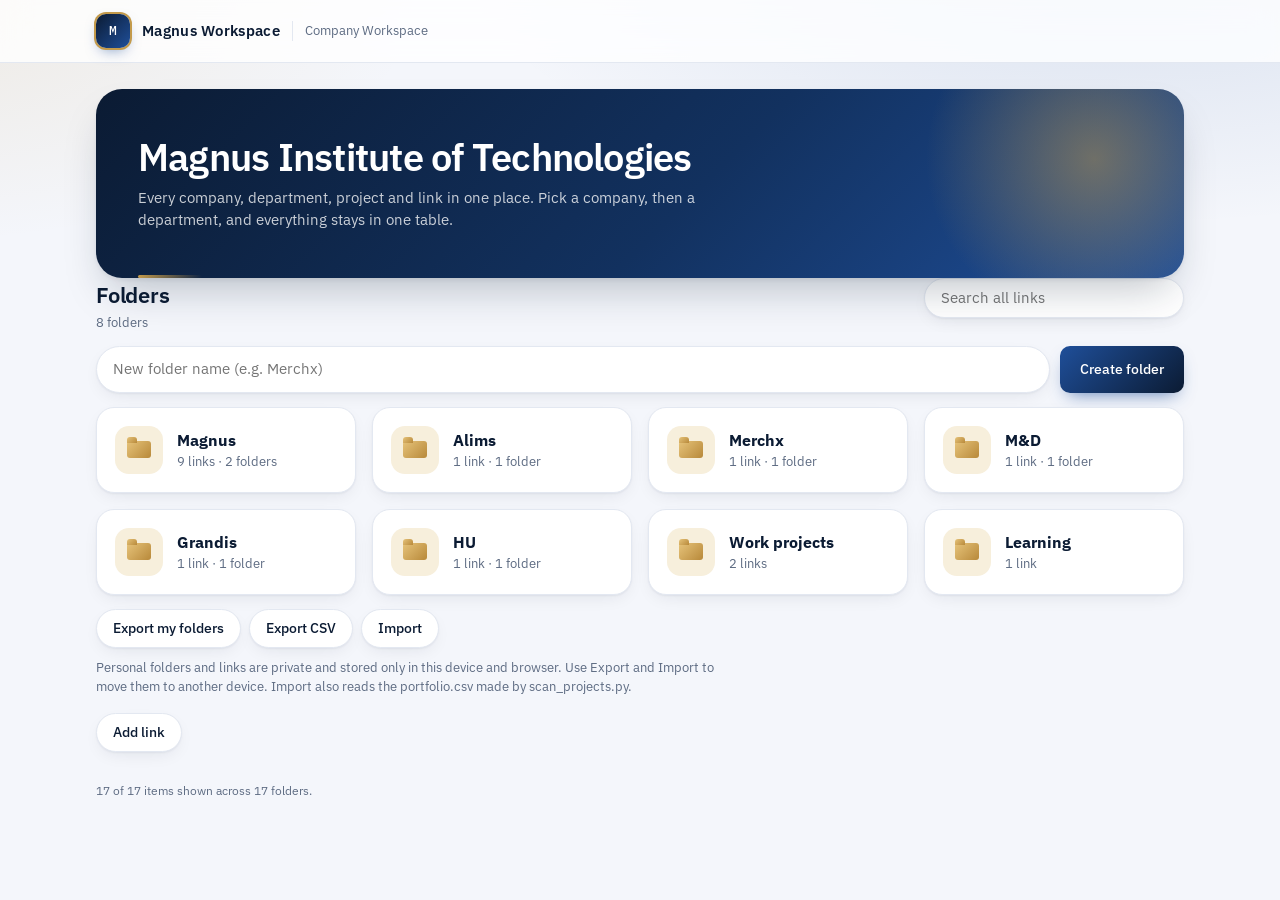
==== index.html @ 82e98b2b "Magnus Workspace first version" ====
<!doctype html><html><head><meta name="viewport" content="width=device-width, initial-scale=1, viewport-fit=cover"><meta charset=utf8><meta name=viewport content="width=device-width,initial-scale=1,viewport-fit=cover"><style>:root{color-scheme:light;box-sizing:border-box;padding-top:env(safe-area-inset-top,0px);padding-bottom:env(safe-area-inset-bottom,0px)}html{scroll-padding-top:env(safe-area-inset-top,0px)}body{margin:0;padding:0;font:14px -apple-system,BlinkMacSystemFont,sans-serif;background:#fff;color:#000}img{max-width:100%}[hidden]:not([hidden=until-found i]){display:none!important}</style></head><body>
<title>Magnus Workspace</title>
<meta name="claude:viewport-fit-sides" content="cover">
<link rel="preconnect" href="https://fonts.googleapis.com">
<link rel="preconnect" href="https://fonts.gstatic.com" crossorigin>
<link rel="stylesheet" href="https://fonts.googleapis.com/css2?family=IBM+Plex+Mono:wght@400;500&family=IBM+Plex+Sans:wght@400;500;600&display=swap">
<link rel="stylesheet" href="styles.css">

<header class="top">
  <div class="wrap">
    <div class="mark" aria-hidden="true">M</div>
    <span class="brand">Magnus Workspace</span>
    <span class="tag">Company Workspace</span>
  </div>
</header>

<main class="wrap">
  <section class="hero">
    <h1>Magnus Institute of Technologies</h1>
    <p>Every company, department, project and link in one place. Pick a company, then a department, and everything stays in one table.</p>
  </section>

  <section aria-labelledby="folders-h">
    <div class="sec-head top-head">
      <div>
        <h2 id="folders-h">Folders</h2>
        <div class="fcount" id="folderCount"></div>
      </div>
      <input class="search" id="search" type="search" placeholder="Search all links" aria-label="Search all links" autocomplete="off">
    </div>
    <div id="storageWarn"></div>
    <nav class="crumbs" id="crumbs" aria-label="Folder path" hidden></nav>
    <form class="newfolder" id="newFolderForm" novalidate>
      <input id="newFolderName" type="text" maxlength="60" placeholder="New folder name (e.g. Merchx)" aria-label="New folder name" autocomplete="off">
      <button class="btn primary" type="submit" id="newFolderBtn">Create folder</button>
    </form>
    <div class="cards" id="cards"></div>
    <div id="panel"></div>
    <div class="row xfer">
      <button class="btn" type="button" data-act="export-json" id="btnExport">Export my folders</button>
      <button class="btn" type="button" data-act="export-csv" id="btnExportCsv">Export CSV</button>
      <button class="btn" type="button" data-act="import" id="btnImport">Import</button>
      <input type="file" id="importFile" accept=".json,.csv,application/json,text/csv" hidden>
    </div>
    <p class="note">Personal folders and links are private and stored only in this device and browser. Use Export and Import to move them to another device. Import also reads the portfolio.csv made by scan_projects.py.</p>
  </section>

  <section aria-labelledby="proj-h" id="projSec">
    <div class="sec-head">
      <h2 id="proj-h">Links and projects</h2>
      <div class="row" id="folderTools"></div>
    </div>
    <div id="exampleNote"></div>
    <div class="tools">
      <div class="row">
        <button class="btn" type="button" data-act="new-link" id="btnNewLink">Add link</button>
        <button class="btn primary" type="button" data-act="new-project" id="btnNewProject">Add project</button>
      </div>
    </div>
    <div id="linkbox"></div>
    <div class="tablebox" id="tablebox"></div>
  </section>

  <p class="foot" id="foot"></p>
</main>
<div id="toast-slot"></div>

<script src="links.js"></script>
<script src="app.js"></script>

</body></html>
---- styles.css ----
/* Layout: one header band, a short hero, a folder strip, then a single table that follows the selected folder. */
:root {
  --bg: #f2f5f9;
  --surface: #ffffff;
  --ink: #132033;
  --muted: #55667a;
  --line: #d8e0ea;
  --accent: #2b6cb0;
  --accent-ink: #ffffff;
  --accent-soft: #e2edf9;
  --ok: #1f7a4d;
  --ok-soft: #dff3e8;
  --warn: #8a5a00;
  --warn-soft: #fbecc8;
  --idea: #5b4bb0;
  --idea-soft: #e9e5fa;
  --danger: #b4352b;
  --danger-soft: #fbe3e0;
  --font-body: "IBM Plex Sans", system-ui, -apple-system, "Segoe UI", sans-serif;
  --font-mono: "IBM Plex Mono", ui-monospace, "SFMono-Regular", Menlo, Consolas, monospace;
}
@media (prefers-color-scheme: dark) {
  :root:not([data-theme="light"]) {
    --bg: #0d141c;
    --surface: #141e29;
    --ink: #e5ecf4;
    --muted: #8da0b4;
    --line: #243345;
    --accent: #6fa9e4;
    --accent-ink: #0a1520;
    --accent-soft: #1a2d44;
    --ok: #5cc98f;
    --ok-soft: #14301f;
    --warn: #e5b955;
    --warn-soft: #382c0f;
    --idea: #a99bf0;
    --idea-soft: #261f47;
    --danger: #f08a80;
    --danger-soft: #3b1a17;
    color-scheme: dark;
  }
}
:root[data-theme="dark"] {
  --bg: #0d141c;
  --surface: #141e29;
  --ink: #e5ecf4;
  --muted: #8da0b4;
  --line: #243345;
  --accent: #6fa9e4;
  --accent-ink: #0a1520;
  --accent-soft: #1a2d44;
  --ok: #5cc98f;
  --ok-soft: #14301f;
  --warn: #e5b955;
  --warn-soft: #382c0f;
  --idea: #a99bf0;
  --idea-soft: #261f47;
  --danger: #f08a80;
  --danger-soft: #3b1a17;
  color-scheme: dark;
}

* { box-sizing: border-box; }
body {
  background: var(--bg);
  color: var(--ink);
  font-family: var(--font-body);
  font-size: 15px;
  line-height: 1.5;
}
button, input, select, textarea { font: inherit; color: inherit; }
button { cursor: pointer; }
:focus-visible { outline: 2px solid var(--accent); outline-offset: 2px; }

.wrap {
  max-width: 1120px;
  margin: 0 auto;
  padding-left: max(16px, env(safe-area-inset-left, 0px));
  padding-right: max(16px, env(safe-area-inset-right, 0px));
}

/* header */
.top { background: var(--surface); border-bottom: 1px solid var(--line); }
.top .wrap { display: flex; align-items: center; gap: 12px; padding-block: 14px; }
.mark {
  width: 34px; height: 34px; border-radius: 6px; background: var(--accent); color: var(--accent-ink);
  display: grid; place-items: center; font-family: var(--font-mono); font-weight: 500; font-size: 13px; letter-spacing: -0.5px;
}
.brand { font-weight: 600; letter-spacing: 0.01em; }
.tag { color: var(--muted); font-size: 13px; padding-left: 12px; border-left: 1px solid var(--line); }

/* hero */
.hero { padding-block: 40px 22px; }
.hero h1 { margin: 0 0 8px; font-size: clamp(26px, 5vw, 38px); line-height: 1.15; font-weight: 600; letter-spacing: -0.02em; text-wrap: balance; }
.hero p { margin: 0; color: var(--muted); max-width: 62ch; }

/* sections */
.sec-head { display: flex; flex-wrap: wrap; align-items: center; justify-content: space-between; gap: 10px 16px; margin-bottom: 12px; }
.sec-head h2 { margin: 0; font-size: 13px; text-transform: uppercase; letter-spacing: 0.09em; color: var(--muted); font-weight: 600; }
.row { display: flex; flex-wrap: wrap; gap: 8px; align-items: center; }

.btn {
  border: 1px solid var(--line); background: var(--surface); border-radius: 6px; padding: 7px 13px; font-weight: 500; font-size: 14px;
}
.btn:hover { border-color: var(--accent); }
.btn.primary { background: var(--accent); border-color: var(--accent); color: var(--accent-ink); }
.btn.primary:hover { filter: brightness(1.08); }
.btn.danger { color: var(--danger); }
.btn.danger.armed { background: var(--danger); border-color: var(--danger); color: #fff; }
.btn.small { padding: 4px 9px; font-size: 13px; }
.btn.ghost { border-color: transparent; background: transparent; color: var(--accent); padding-inline: 8px; }
.btn.ghost:hover { background: var(--accent-soft); border-color: transparent; }

.note { color: var(--muted); font-size: 13px; margin: 0 0 16px; max-width: 80ch; }
.alert { background: var(--warn-soft); color: var(--warn); border-radius: 6px; padding: 9px 12px; font-size: 13px; margin-bottom: 12px; }
.alert .btn { margin-left: 8px; }

/* folder strip */
.chips { display: flex; flex-wrap: wrap; gap: 8px; margin-bottom: 14px; }
.chip {
  display: inline-flex; align-items: center; gap: 8px; border: 1px solid var(--line); background: var(--surface);
  border-radius: 999px; padding: 6px 14px; font-weight: 500; font-size: 14px;
}
.chip .n { font-family: var(--font-mono); font-size: 12px; color: var(--muted); }
.chip:hover { border-color: var(--accent); }
.chip[aria-pressed="true"] { background: var(--accent); border-color: var(--accent); color: var(--accent-ink); }
.chip[aria-pressed="true"] .n { color: inherit; opacity: 0.85; }

.top-head { align-items: flex-start; margin-bottom: 14px; }
.top-head h2 { font-size: 22px; text-transform: none; letter-spacing: -0.01em; color: var(--ink); }
.fcount { color: var(--muted); font-size: 13px; margin-top: 2px; min-height: 1em; }
.top-head .search { max-width: 260px; }
.crumbs { display: flex; flex-wrap: wrap; align-items: center; gap: 6px; margin-bottom: 12px; font-size: 14px; }
.crumb { background: none; border: 0; padding: 2px 4px; color: var(--accent); font-weight: 500; border-radius: 4px; }
.crumb:hover { background: var(--accent-soft); }
.crumbs .sep { color: var(--muted); }
.crumbs .here { font-weight: 600; }
.newfolder { display: flex; gap: 10px; margin-bottom: 14px; }
.newfolder input { flex: 1 1 auto; min-width: 0; border: 1px solid var(--line); background: var(--surface); border-radius: 10px; padding: 11px 14px; }
.newfolder .btn { border-radius: 10px; padding-inline: 20px; white-space: nowrap; }
.cards { display: grid; grid-template-columns: repeat(auto-fill, minmax(260px, 1fr)); gap: 12px; margin-bottom: 14px; }
.fcard { display: flex; align-items: center; gap: 14px; text-align: left; background: var(--surface); border: 1px solid var(--line); border-radius: 14px; padding: 16px; min-width: 0; }
.fcard:hover { border-color: var(--accent); }
.ficon { flex: none; width: 44px; height: 44px; border-radius: 10px; background: var(--accent-soft); display: grid; place-items: center; }
.ficon i { display: block; position: relative; width: 24px; height: 17px; background: #f4b740; border-radius: 3px; }
.ficon i::before { content: ""; position: absolute; left: 0; top: -4px; width: 10px; height: 6px; background: #f4b740; border-radius: 3px 3px 0 0; }
.ftxt { display: flex; flex-direction: column; min-width: 0; }
.ftxt strong { font-size: 16px; overflow-wrap: anywhere; }
.ftxt small { color: var(--muted); font-size: 13px; }
.xfer { margin-block: 4px 10px; }
@media (max-width: 560px) { .newfolder { flex-wrap: wrap; } .newfolder .btn { width: 100%; } .top-head .search { max-width: none; width: 100%; flex: 1 1 100%; } }
.chips.sub { margin: -4px 0 14px 12px; padding-left: 14px; border-left: 2px solid var(--accent-soft); align-items: center; }
.chips.sub .chip { padding: 4px 12px; font-size: 13px; }
.chips.sub .chip[aria-pressed="true"] { background: var(--accent-soft); border-color: var(--accent); color: var(--accent); }

/* link cards */
.sublabel { font-size: 13px; text-transform: uppercase; letter-spacing: 0.09em; color: var(--muted); font-weight: 600; margin: 4px 0 10px; }
.lgrid { display: grid; grid-template-columns: repeat(auto-fill, minmax(300px, 1fr)); gap: 12px; margin-bottom: 18px; }
.lcard { display: flex; align-items: center; flex-wrap: wrap; gap: 8px 10px; background: var(--surface); border: 1px solid var(--line); border-radius: 14px; padding: 12px 14px 12px 16px; min-width: 0; }
.lcard:hover { border-color: var(--accent); }
.lmain { display: flex; align-items: center; gap: 14px; flex: 1 1 200px; min-width: 0; color: inherit; text-decoration: none; }
.lav { flex: none; width: 44px; height: 44px; border-radius: 10px; background: var(--accent-soft); color: var(--accent); display: grid; place-items: center; font-weight: 600; font-size: 18px; }
.ltxt { display: flex; flex-direction: column; min-width: 0; }
.ltxt strong { font-size: 16px; overflow-wrap: anywhere; }
.ltxt small { color: var(--muted); font-size: 13px; overflow-wrap: anywhere; }
.lcard:hover .ltxt strong { color: var(--accent); }
.lacts { display: flex; gap: 4px; flex: none; }

/* panels */
.panel { background: var(--surface); border: 1px solid var(--line); border-radius: 8px; padding: 16px; margin-bottom: 14px; }
.panel h3 { margin: 0 0 12px; font-size: 15px; }
.fields { display: grid; grid-template-columns: repeat(auto-fit, minmax(210px, 1fr)); gap: 12px; }
.field { display: flex; flex-direction: column; gap: 4px; min-width: 0; }
.field.wide { grid-column: 1 / -1; }
.field label { font-size: 12px; font-weight: 600; color: var(--muted); text-transform: uppercase; letter-spacing: 0.06em; }
.field input, .field select, .field textarea {
  border: 1px solid var(--line); background: var(--bg); border-radius: 6px; padding: 8px 10px; width: 100%; min-width: 0;
}
.field textarea { resize: vertical; min-height: 64px; }
.field small { color: var(--muted); font-size: 12px; }
.panel .actions { display: flex; gap: 8px; margin-top: 14px; flex-wrap: wrap; }
.err { color: var(--danger); font-size: 13px; margin-top: 8px; }
.export-box { width: 100%; min-height: 160px; font-family: var(--font-mono); font-size: 12px; border: 1px solid var(--line); background: var(--bg); border-radius: 6px; padding: 10px; }

/* toolbar + table */
.tools { display: flex; flex-wrap: wrap; gap: 10px; align-items: center; justify-content: space-between; margin-bottom: 10px; }
.search { flex: 1 1 220px; max-width: 360px; border: 1px solid var(--line); background: var(--surface); border-radius: 6px; padding: 8px 11px; }
.tablebox { background: var(--surface); border: 1px solid var(--line); border-radius: 8px; overflow-x: auto; }
table { border-collapse: collapse; width: 100%; min-width: 860px; }
th, td { text-align: left; padding: 11px 14px; border-bottom: 1px solid var(--line); vertical-align: top; }
tbody tr:last-child td { border-bottom: 0; }
th { font-size: 12px; text-transform: uppercase; letter-spacing: 0.07em; color: var(--muted); font-weight: 600; white-space: nowrap; background: var(--surface); }
th button { background: none; border: 0; padding: 0; font: inherit; text-transform: inherit; letter-spacing: inherit; color: inherit; font-weight: inherit; }
th button:hover { color: var(--accent); }
th .arr { font-family: var(--font-mono); }
tbody tr:hover td { background: color-mix(in srgb, var(--accent-soft) 45%, transparent); }
.pname { font-weight: 600; }
.pdesc { color: var(--muted); font-size: 13px; margin-top: 2px; max-width: 46ch; overflow-wrap: anywhere; }
.stack { display: flex; flex-wrap: wrap; gap: 4px; }
.tg { font-family: var(--font-mono); font-size: 12px; background: var(--accent-soft); color: var(--accent); border-radius: 4px; padding: 1px 7px; white-space: nowrap; }
.pill { display: inline-block; font-size: 12px; font-weight: 600; border-radius: 999px; padding: 2px 10px; white-space: nowrap; }
.pill.Active { background: var(--accent-soft); color: var(--accent); }
.pill.Shipped { background: var(--ok-soft); color: var(--ok); }
.pill.Paused { background: var(--warn-soft); color: var(--warn); }
.pill.Idea { background: var(--idea-soft); color: var(--idea); }
.pill.Link { background: var(--line); color: var(--muted); }
.pname a { color: var(--ink); text-decoration: none; border-bottom: 1px solid var(--accent); }
.pname a:hover { color: var(--accent); }
.loc { font-family: var(--font-mono); font-size: 12px; overflow-wrap: anywhere; max-width: 30ch; }
.loc a { color: var(--accent); text-decoration: none; }
.loc a:hover { text-decoration: underline; }
.date { font-family: var(--font-mono); font-size: 12px; white-space: nowrap; font-variant-numeric: tabular-nums; }
.ex { font-size: 11px; font-weight: 600; text-transform: uppercase; letter-spacing: 0.06em; color: var(--warn); background: var(--warn-soft); border-radius: 4px; padding: 1px 6px; margin-left: 6px; vertical-align: 1px; }
.fold { color: var(--muted); font-size: 13px; white-space: nowrap; }
.acts { display: flex; gap: 4px; white-space: nowrap; }
.empty { padding: 36px 16px; text-align: center; color: var(--muted); }
.empty strong { display: block; color: var(--ink); font-size: 16px; margin-bottom: 4px; }
.empty .btn { margin-top: 12px; }
.foot { color: var(--muted); font-size: 12px; padding-block: 18px 36px; }

.toast {
  position: fixed; left: 50%; transform: translateX(-50%); bottom: calc(18px + env(safe-area-inset-bottom, 0px));
  background: var(--ink); color: var(--bg); border-radius: 6px; padding: 9px 16px; font-size: 14px; z-index: 20; max-width: calc(100% - 32px);
}
@media (prefers-reduced-motion: no-preference) {
  .toast { animation: rise .18s ease-out; }
  @keyframes rise { from { opacity: 0; transform: translate(-50%, 6px); } to { opacity: 1; transform: translate(-50%, 0); } }
}
@media (max-width: 560px) {
  .tag { display: none; }
  .hero { padding-block: 28px 16px; }
}

/* ===== Premium theme: navy and gold, soft depth ===== */
:root {
  --bg: #f4f6fb; --surface: #ffffff; --ink: #0b1b33; --muted: #5d6b82; --line: #e3e8f1;
  --accent: #1f4f9a; --accent-soft: #e8eefb;
  --gold: #c39a4b; --gold-soft: #f7efdc;
  --shadow-sm: 0 1px 2px rgba(11,27,51,.05), 0 6px 18px -6px rgba(11,27,51,.10);
  --shadow-lg: 0 2px 4px rgba(11,27,51,.06), 0 22px 44px -14px rgba(11,27,51,.28);
  --radius: 18px;
}
@media (prefers-color-scheme: dark) {
  :root:not([data-theme="light"]) {
    --bg: #0a111c; --surface: #111b2a; --ink: #eaf0f8; --muted: #93a4ba; --line: #22324a;
    --accent: #7db2ee; --accent-soft: #172a45; --gold: #d9b56a; --gold-soft: #2c2616;
    --shadow-sm: 0 1px 2px rgba(0,0,0,.4), 0 6px 18px -6px rgba(0,0,0,.5);
    --shadow-lg: 0 2px 4px rgba(0,0,0,.5), 0 22px 44px -14px rgba(0,0,0,.7);
  }
}
:root[data-theme="dark"] {
  --bg: #0a111c; --surface: #111b2a; --ink: #eaf0f8; --muted: #93a4ba; --line: #22324a;
  --accent: #7db2ee; --accent-soft: #172a45; --gold: #d9b56a; --gold-soft: #2c2616;
  --shadow-sm: 0 1px 2px rgba(0,0,0,.4), 0 6px 18px -6px rgba(0,0,0,.5);
  --shadow-lg: 0 2px 4px rgba(0,0,0,.5), 0 22px 44px -14px rgba(0,0,0,.7);
}
body {
  -webkit-font-smoothing: antialiased;
  background:
    radial-gradient(1100px 480px at 88% -8%, color-mix(in srgb, var(--accent) 14%, transparent), transparent 62%),
    radial-gradient(900px 420px at -8% 0%, color-mix(in srgb, var(--gold) 14%, transparent), transparent 58%),
    var(--bg);
  background-attachment: fixed;
}
.top { position: sticky; top: env(safe-area-inset-top, 0px); z-index: 20; background: color-mix(in srgb, var(--surface) 80%, transparent); backdrop-filter: saturate(1.5) blur(14px); -webkit-backdrop-filter: saturate(1.5) blur(14px); }
.mark { border-radius: 10px; background: linear-gradient(135deg, #0b1b33, #1f4f9a); color: #fff; box-shadow: 0 0 0 2px var(--gold), 0 6px 14px -4px rgba(31,79,154,.55); }
.brand { letter-spacing: .02em; }

.hero { margin-top: 26px; padding: 46px 42px; border-radius: 26px; position: relative; overflow: hidden; color: #fff;
  background: linear-gradient(135deg, #0b1b33 0%, #12315f 55%, #1f4f9a 100%); box-shadow: var(--shadow-lg); }
.hero::before { content: ""; position: absolute; right: -90px; top: -110px; width: 360px; height: 360px; border-radius: 50%; background: radial-gradient(circle, rgba(195,154,75,.50), transparent 66%); }
.hero::after { content: ""; position: absolute; left: 42px; bottom: 0; width: 64px; height: 3px; border-radius: 3px; background: linear-gradient(90deg, var(--gold), transparent); }
.hero h1, .hero p { position: relative; }
.hero h1 { color: #fff; }
.hero p { color: rgba(255,255,255,.78); }
@media (max-width: 560px) { .hero { padding: 32px 22px; border-radius: 20px; } .hero::after { left: 22px; } }

.sec-head h2 { color: var(--gold); letter-spacing: .14em; }
.top-head h2 { color: var(--ink); letter-spacing: -.01em; }

.btn { border-radius: 999px; padding: 8px 16px; box-shadow: var(--shadow-sm); transition: transform .15s, border-color .15s, box-shadow .15s; }
.btn:hover { transform: translateY(-1px); }
.btn.small { padding: 5px 12px; }
.btn.primary { border: 0; color: #fff; background: linear-gradient(135deg, #1f4f9a, #0b1b33); box-shadow: 0 8px 18px -8px rgba(31,79,154,.75); }
.btn.ghost { box-shadow: none; }
input, select, textarea { transition: border-color .15s, box-shadow .15s; }
input:focus, select:focus, textarea:focus { outline: none; border-color: var(--accent); box-shadow: 0 0 0 3px color-mix(in srgb, var(--accent) 22%, transparent); }
.search, .newfolder input { border-radius: 999px; padding-inline: 16px; box-shadow: var(--shadow-sm); }

.cards { gap: 16px; }
.fcard, .lcard { border-radius: var(--radius); box-shadow: var(--shadow-sm); transition: transform .18s, box-shadow .18s, border-color .18s; }
.fcard { padding: 18px; }
.fcard:hover, .lcard:hover { transform: translateY(-3px); box-shadow: var(--shadow-lg); border-color: color-mix(in srgb, var(--gold) 70%, var(--line)); }
.ficon { width: 48px; height: 48px; border-radius: 14px; background: var(--gold-soft); }
.ficon i, .ficon i::before { background: linear-gradient(135deg, #e6c37a, #b8893a); }
.lgrid { gap: 16px; }
.lav { width: 46px; height: 46px; border-radius: 14px; color: #fff; background: linear-gradient(135deg, #0b1b33, #1f4f9a); box-shadow: 0 6px 14px -6px rgba(31,79,154,.7); }
.lcard:hover .ltxt strong { color: var(--accent); }
.sublabel { color: var(--gold); letter-spacing: .14em; }
.tablebox { border-radius: var(--radius); box-shadow: var(--shadow-sm); overflow-x: auto; }
.crumb { border-radius: 999px; padding: 3px 10px; }
.alert { border-radius: 12px; }
@media (prefers-reduced-motion: reduce) { .btn, .fcard, .lcard { transition: none; } .btn:hover, .fcard:hover, .lcard:hover { transform: none; } }
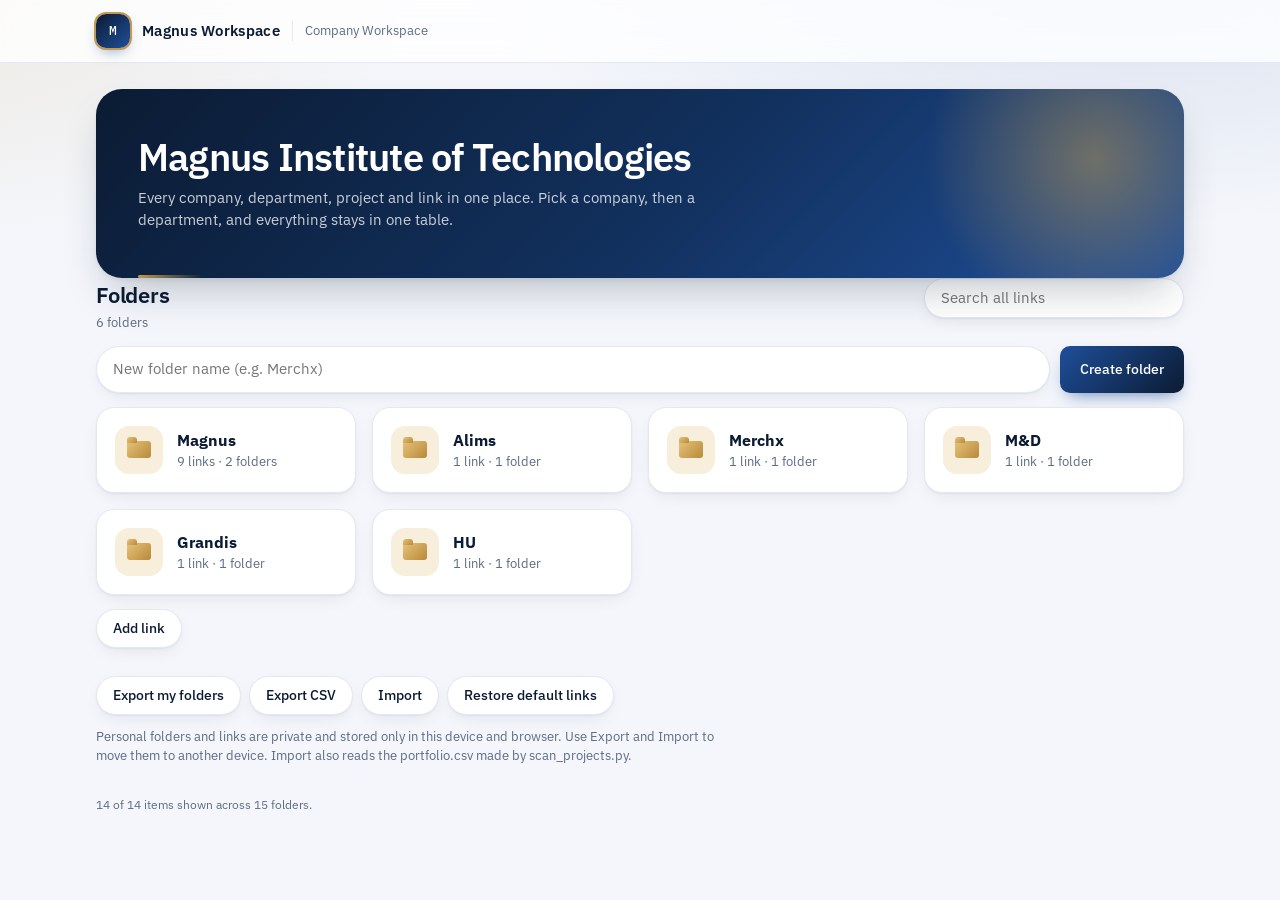
==== commit 8d017ab5: "Layout changes 22/10/26" ====
--- a/index.html
+++ b/index.html
@@ -36,30 +36,34 @@
     </form>
     <div class="cards" id="cards"></div>
     <div id="panel"></div>
-    <div class="row xfer">
-      <button class="btn" type="button" data-act="export-json" id="btnExport">Export my folders</button>
-      <button class="btn" type="button" data-act="export-csv" id="btnExportCsv">Export CSV</button>
-      <button class="btn" type="button" data-act="import" id="btnImport">Import</button>
-      <input type="file" id="importFile" accept=".json,.csv,application/json,text/csv" hidden>
-    </div>
-    <p class="note">Personal folders and links are private and stored only in this device and browser. Use Export and Import to move them to another device. Import also reads the portfolio.csv made by scan_projects.py.</p>
   </section>
 
   <section aria-labelledby="proj-h" id="projSec">
+    <div id="linkbox"></div>
+    <div class="tablebox" id="tablebox"></div>
     <div class="sec-head">
       <h2 id="proj-h">Links and projects</h2>
       <div class="row" id="folderTools"></div>
     </div>
-    <div id="exampleNote"></div>
     <div class="tools">
       <div class="row">
         <button class="btn" type="button" data-act="new-link" id="btnNewLink">Add link</button>
         <button class="btn primary" type="button" data-act="new-project" id="btnNewProject">Add project</button>
       </div>
     </div>
-    <div id="linkbox"></div>
-    <div class="tablebox" id="tablebox"></div>
   </section>
+
+  <div class="bottom-notes">
+      <div class="row xfer">
+        <button class="btn" type="button" data-act="export-json" id="btnExport">Export my folders</button>
+        <button class="btn" type="button" data-act="export-csv" id="btnExportCsv">Export CSV</button>
+        <button class="btn" type="button" data-act="import" id="btnImport">Import</button>
+        <button class="btn" type="button" data-act="restore-links" id="btnRestore">Restore default links</button>
+        <input type="file" id="importFile" accept=".json,.csv,application/json,text/csv" hidden>
+      </div>
+  <div id="exampleNote"></div>
+  <p class="note">Personal folders and links are private and stored only in this device and browser. Use Export and Import to move them to another device. Import also reads the portfolio.csv made by scan_projects.py.</p>
+  </div>
 
   <p class="foot" id="foot"></p>
 </main>
--- a/styles.css
+++ b/styles.css
@@ -301,3 +301,9 @@
 .crumb { border-radius: 999px; padding: 3px 10px; }
 .alert { border-radius: 12px; }
 @media (prefers-reduced-motion: reduce) { .btn, .fcard, .lcard { transition: none; } .btn:hover, .fcard:hover, .lcard:hover { transform: none; } }
+
+.bottom-notes { margin-top: 28px; }
+.bottom-notes .note { margin: 12px 0 0; }
+.bottom-notes .xfer { margin: 0; }
+#projSec .sec-head { margin-top: 22px; }
+#projSec .tools { margin-bottom: 8px; }
